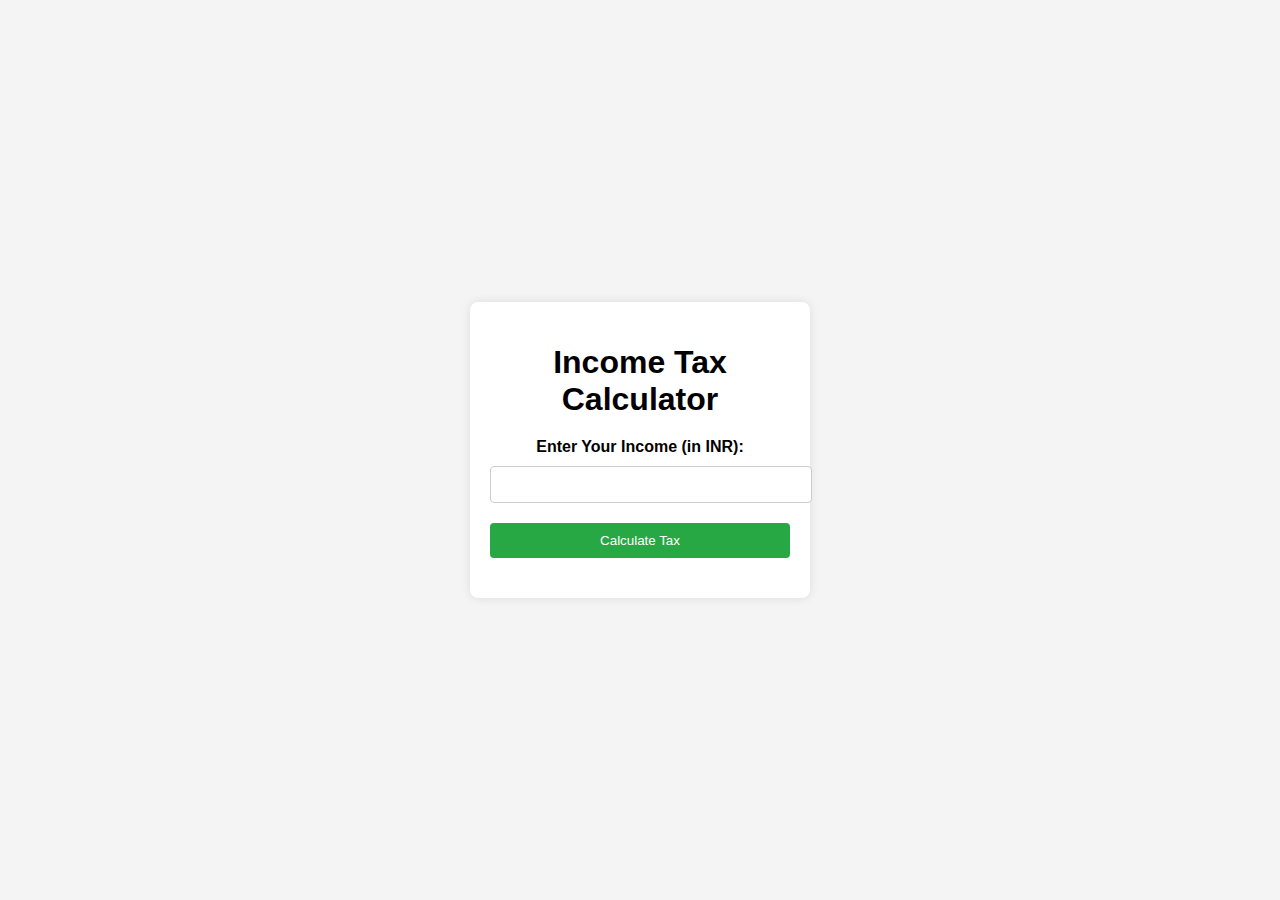
==== index.html @ af500bd4 "PKR has been changed to INR" ====
<!DOCTYPE html>
<html lang="en">
<head>
    <meta charset="UTF-8">
    <meta name="viewport" content="width=device-width, initial-scale=1.0">
    <title>Tax Calculator</title>
    <link rel="stylesheet" href="styles.css">
</head>
<body>
    <div class="container">
        <h1>Income Tax Calculator</h1>
        <form id="taxForm">
            <label for="income">Enter Your Income (in INR):</label>
            <input type="number" id="income" name="income" required>
            <button type="submit">Calculate Tax</button>
        </form>
        <div id="result"></div>
    </div>
    <script src="script.js"></script>
</body>
</html>
---- styles.css ----
body {
    font-family: Arial, sans-serif;
    background-color: #f4f4f4;
    display: flex;
    justify-content: center;
    align-items: center;
    height: 100vh;
    margin: 0;
}

.container {
    background-color: #fff;
    padding: 20px;
    border-radius: 8px;
    box-shadow: 0 0 10px rgba(0, 0, 0, 0.1);
    width: 300px;
    text-align: center;
}

h1 {
    margin-bottom: 20px;
}

label {
    display: block;
    margin-bottom: 10px;
    font-weight: bold;
}

input {
    width: 100%;
    padding: 10px;
    margin-bottom: 20px;
    border: 1px solid #ccc;
    border-radius: 4px;
}

button {
    width: 100%;
    padding: 10px;
    background-color: #28a745;
    color: #fff;
    border: none;
    border-radius: 4px;
    cursor: pointer;
}

button:hover {
    background-color: #218838;
}

#result {
    margin-top: 20px;
    font-size: 18px;
    font-weight: bold;
}
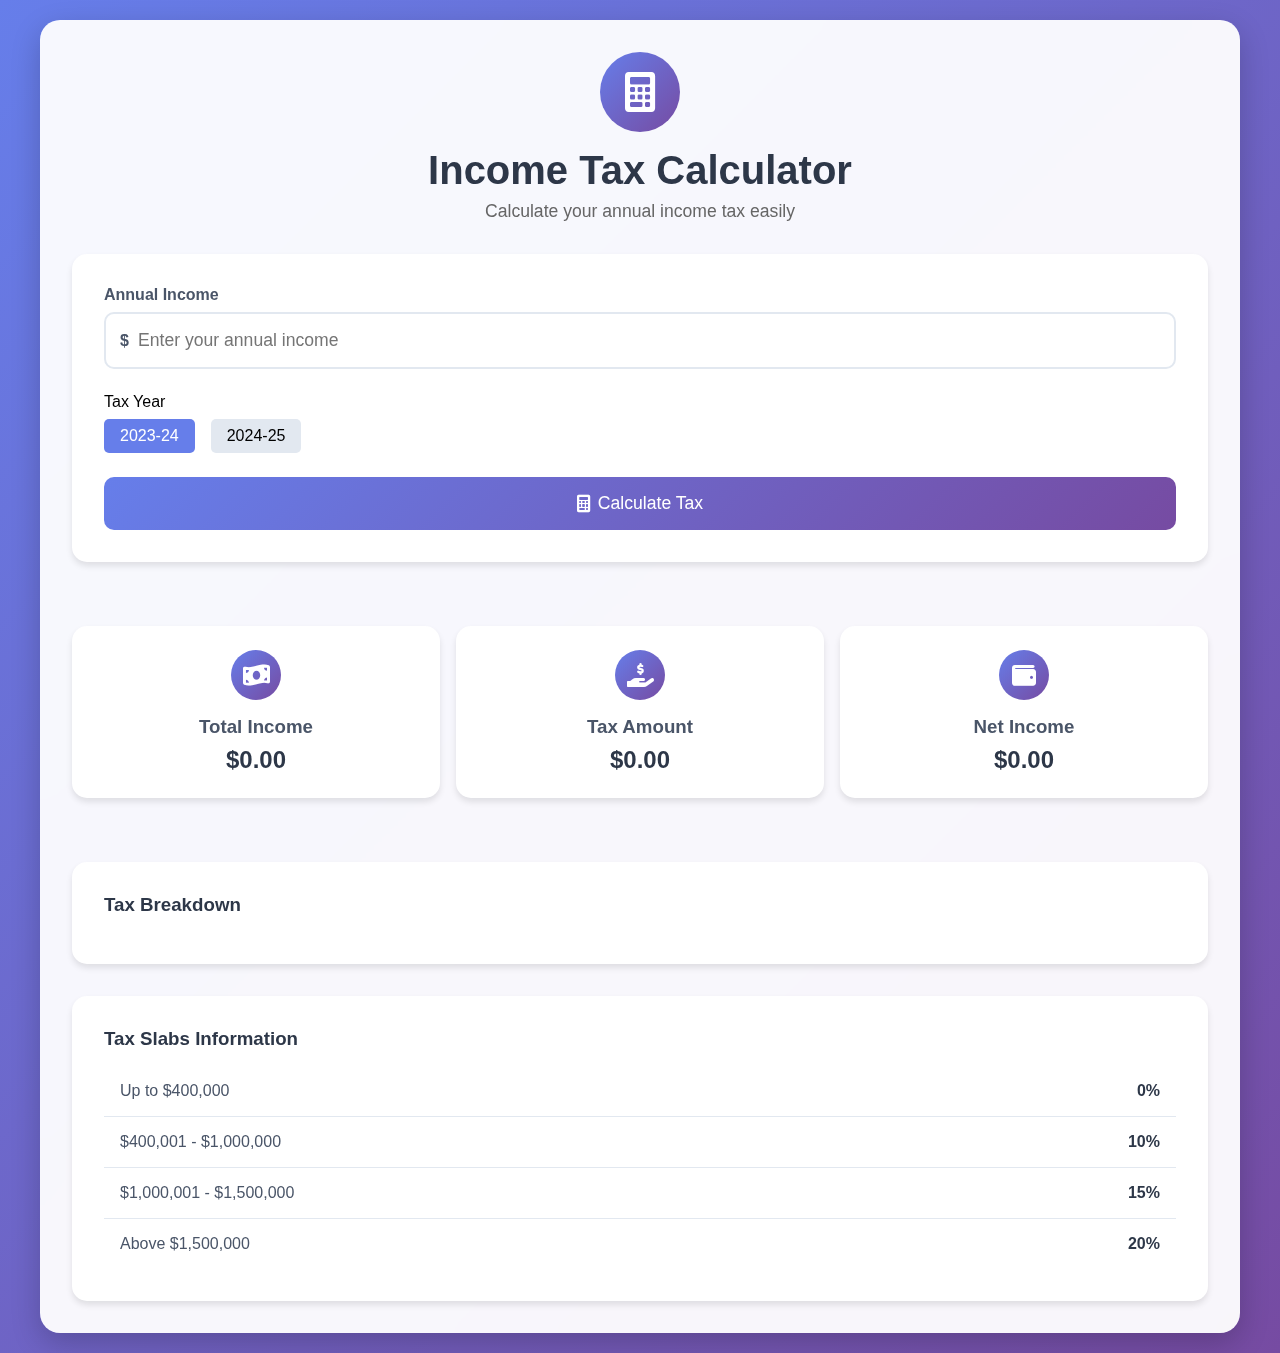
==== commit da2afa07: "UI of website hass been changed and new feature has been added" ====
--- a/index.html
+++ b/index.html
@@ -3,18 +3,99 @@
 <head>
     <meta charset="UTF-8">
     <meta name="viewport" content="width=device-width, initial-scale=1.0">
-    <title>Tax Calculator</title>
+    <title>Advanced Tax Calculator</title>
     <link rel="stylesheet" href="styles.css">
+    <link rel="stylesheet" href="https://cdnjs.cloudflare.com/ajax/libs/font-awesome/6.0.0/css/all.min.css">
 </head>
 <body>
-    <div class="container">
-        <h1>Income Tax Calculator</h1>
-        <form id="taxForm">
-            <label for="income">Enter Your Income (in INR):</label>
-            <input type="number" id="income" name="income" required>
-            <button type="submit">Calculate Tax</button>
-        </form>
-        <div id="result"></div>
+    <div class="wrapper">
+        <div class="tax-calculator">
+            <div class="header">
+                <div class="icon-wrapper">
+                    <i class="fas fa-calculator"></i>
+                </div>
+                <h1>Income Tax Calculator</h1>
+                <p class="subtitle">Calculate your annual income tax easily</p>
+            </div>
+
+            <div class="calculator-body">
+                <div class="input-section">
+                    <div class="input-group">
+                        <label for="income">Annual Income</label>
+                        <div class="input-wrapper">
+                            <span class="currency">$</span>
+                            <input type="number" id="income" placeholder="Enter your annual income">
+                        </div>
+                    </div>
+
+                    <div class="tax-year-selector">
+                        <label>Tax Year</label>
+                        <div class="radio-group">
+                            <input type="radio" id="year2023" name="taxYear" value="2023" checked>
+                            <label for="year2023">2023-24</label>
+                            <input type="radio" id="year2024" name="taxYear" value="2024">
+                            <label for="year2024">2024-25</label>
+                        </div>
+                    </div>
+
+                    <button id="calculateBtn" class="calculate-btn">
+                        <i class="fas fa-calculator"></i>
+                        Calculate Tax
+                    </button>
+                </div>
+
+                <div class="result-section" id="resultSection">
+                    <div class="result-card total-income">
+                        <div class="result-icon">
+                            <i class="fas fa-money-bill-wave"></i>
+                        </div>
+                        <h3>Total Income</h3>
+                        <p id="displayIncome">$0.00</p>
+                    </div>
+
+                    <div class="result-card tax-amount">
+                        <div class="result-icon">
+                            <i class="fas fa-hand-holding-usd"></i>
+                        </div>
+                        <h3>Tax Amount</h3>
+                        <p id="totalTax">$0.00</p>
+                    </div>
+
+                    <div class="result-card net-income">
+                        <div class="result-icon">
+                            <i class="fas fa-wallet"></i>
+                        </div>
+                        <h3>Net Income</h3>
+                        <p id="netIncome">$0.00</p>
+                    </div>
+                </div>
+
+                <div class="tax-breakdown" id="taxBreakdown">
+                    <h3>Tax Breakdown</h3>
+                    <div class="breakdown-content"></div>
+                </div>
+            </div>
+
+            <div class="tax-slabs-info">
+                <h3>Tax Slabs Information</h3>
+                <div class="slab">
+                    <span class="slab-range">Up to $400,000</span>
+                    <span class="slab-rate">0%</span>
+                </div>
+                <div class="slab">
+                    <span class="slab-range">$400,001 - $1,000,000</span>
+                    <span class="slab-rate">10%</span>
+                </div>
+                <div class="slab">
+                    <span class="slab-range">$1,000,001 - $1,500,000</span>
+                    <span class="slab-rate">15%</span>
+                </div>
+                <div class="slab">
+                    <span class="slab-range">Above $1,500,000</span>
+                    <span class="slab-rate">20%</span>
+                </div>
+            </div>
+        </div>
     </div>
     <script src="script.js"></script>
 </body>
--- a/styles.css
+++ b/styles.css
@@ -1,56 +1,290 @@
+/* Global Styles */
+* {
+    margin: 0;
+    padding: 0;
+    box-sizing: border-box;
+    font-family: 'Segoe UI', Tahoma, Geneva, Verdana, sans-serif;
+}
+
 body {
-    font-family: Arial, sans-serif;
-    background-color: #f4f4f4;
-    display: flex;
-    justify-content: center;
-    align-items: center;
-    height: 100vh;
-    margin: 0;
-}
-
-.container {
-    background-color: #fff;
+    background: linear-gradient(135deg, #667eea 0%, #764ba2 100%);
+    min-height: 100vh;
+    display: flex;
+    justify-content: center;
+    align-items: center;
     padding: 20px;
+}
+
+.wrapper {
+    width: 100%;
+    max-width: 1200px;
+    margin: 0 auto;
+}
+
+.tax-calculator {
+    background: rgba(255, 255, 255, 0.95);
+    border-radius: 20px;
+    box-shadow: 0 10px 30px rgba(0, 0, 0, 0.2);
+    padding: 2rem;
+    backdrop-filter: blur(10px);
+}
+
+/* Header Styles */
+.header {
+    text-align: center;
+    margin-bottom: 2rem;
+    color: #2d3748;
+}
+
+.icon-wrapper {
+    background: linear-gradient(135deg, #667eea 0%, #764ba2 100%);
+    width: 80px;
+    height: 80px;
+    border-radius: 50%;
+    display: flex;
+    align-items: center;
+    justify-content: center;
+    margin: 0 auto 1rem;
+}
+
+.icon-wrapper i {
+    font-size: 2.5rem;
+    color: white;
+}
+
+.header h1 {
+    font-size: 2.5rem;
+    margin-bottom: 0.5rem;
+}
+
+.subtitle {
+    color: #666;
+    font-size: 1.1rem;
+}
+
+/* Calculator Body */
+.calculator-body {
+    display: grid;
+    gap: 2rem;
+    margin-bottom: 2rem;
+}
+
+/* Input Section */
+.input-section {
+    background: white;
+    padding: 2rem;
+    border-radius: 15px;
+    box-shadow: 0 4px 6px rgba(0, 0, 0, 0.1);
+}
+
+.input-group {
+    margin-bottom: 1.5rem;
+}
+
+.input-group label {
+    display: block;
+    margin-bottom: 0.5rem;
+    color: #4a5568;
+    font-weight: 600;
+}
+
+.input-wrapper {
+    position: relative;
+    display: flex;
+    align-items: center;
+}
+
+.currency {
+    position: absolute;
+    left: 1rem;
+    color: #4a5568;
+    font-weight: 600;
+}
+
+input[type="number"] {
+    width: 100%;
+    padding: 1rem 1rem 1rem 2rem;
+    border: 2px solid #e2e8f0;
+    border-radius: 10px;
+    font-size: 1.1rem;
+    transition: border-color 0.3s ease;
+}
+
+input[type="number"]:focus {
+    outline: none;
+    border-color: #667eea;
+}
+
+/* Tax Year Selector */
+.tax-year-selector {
+    margin-bottom: 1.5rem;
+}
+
+.radio-group {
+    display: flex;
+    gap: 1rem;
+    margin-top: 0.5rem;
+}
+
+.radio-group input[type="radio"] {
+    display: none;
+}
+
+.radio-group label {
+    padding: 0.5rem 1rem;
+    background: #e2e8f0;
+    border-radius: 5px;
+    cursor: pointer;
+    transition: all 0.3s ease;
+}
+
+.radio-group input[type="radio"]:checked + label {
+    background: #667eea;
+    color: white;
+}
+
+/* Calculate Button */
+.calculate-btn {
+    width: 100%;
+    padding: 1rem;
+    background: linear-gradient(135deg, #667eea 0%, #764ba2 100%);
+    color: white;
+    border: none;
+    border-radius: 10px;
+    font-size: 1.1rem;
+    cursor: pointer;
+    transition: transform 0.3s ease;
+    display: flex;
+    align-items: center;
+    justify-content: center;
+    gap: 0.5rem;
+}
+
+.calculate-btn:hover {
+    transform: translateY(-2px);
+}
+
+/* Result Section */
+.result-section {
+    display: grid;
+    grid-template-columns: repeat(auto-fit, minmax(250px, 1fr));
+    gap: 1rem;
+    margin-top: 2rem;
+}
+
+.result-card {
+    background: white;
+    padding: 1.5rem;
+    border-radius: 15px;
+    text-align: center;
+    box-shadow: 0 4px 6px rgba(0, 0, 0, 0.1);
+    transition: transform 0.3s ease;
+}
+
+.result-card:hover {
+    transform: translateY(-5px);
+}
+
+.result-icon {
+    width: 50px;
+    height: 50px;
+    background: linear-gradient(135deg, #667eea 0%, #764ba2 100%);
+    border-radius: 50%;
+    display: flex;
+    align-items: center;
+    justify-content: center;
+    margin: 0 auto 1rem;
+}
+
+.result-icon i {
+    color: white;
+    font-size: 1.5rem;
+}
+
+.result-card h3 {
+    color: #4a5568;
+    margin-bottom: 0.5rem;
+}
+
+.result-card p {
+    font-size: 1.5rem;
+    font-weight: 600;
+    color: #2d3748;
+}
+
+/* Tax Breakdown */
+.tax-breakdown {
+    background: white;
+    padding: 2rem;
+    border-radius: 15px;
+    margin-top: 2rem;
+    box-shadow: 0 4px 6px rgba(0, 0, 0, 0.1);
+}
+
+.tax-breakdown h3 {
+    color: #2d3748;
+    margin-bottom: 1rem;
+}
+
+.breakdown-content {
+    display: flex;
+    flex-direction: column;
+    gap: 1rem;
+}
+
+.breakdown-item {
+    display: flex;
+    justify-content: space-between;
+    padding: 1rem;
+    background: #f7fafc;
     border-radius: 8px;
-    box-shadow: 0 0 10px rgba(0, 0, 0, 0.1);
-    width: 300px;
-    text-align: center;
-}
-
-h1 {
-    margin-bottom: 20px;
-}
-
-label {
-    display: block;
-    margin-bottom: 10px;
-    font-weight: bold;
-}
-
-input {
-    width: 100%;
-    padding: 10px;
-    margin-bottom: 20px;
-    border: 1px solid #ccc;
-    border-radius: 4px;
-}
-
-button {
-    width: 100%;
-    padding: 10px;
-    background-color: #28a745;
-    color: #fff;
-    border: none;
-    border-radius: 4px;
-    cursor: pointer;
-}
-
-button:hover {
-    background-color: #218838;
-}
-
-#result {
-    margin-top: 20px;
-    font-size: 18px;
-    font-weight: bold;
+}
+
+/* Tax Slabs Information */
+.tax-slabs-info {
+    background: white;
+    padding: 2rem;
+    border-radius: 15px;
+    margin-top: 2rem;
+    box-shadow: 0 4px 6px rgba(0, 0, 0, 0.1);
+}
+
+.tax-slabs-info h3 {
+    color: #2d3748;
+    margin-bottom: 1rem;
+}
+
+.slab {
+    display: flex;
+    justify-content: space-between;
+    padding: 1rem;
+    border-bottom: 1px solid #e2e8f0;
+}
+
+.slab:last-child {
+    border-bottom: none;
+}
+
+.slab-range {
+    color: #4a5568;
+}
+
+.slab-rate {
+    font-weight: 600;
+    color: #2d3748;
+}
+
+/* Responsive Design */
+@media (max-width: 768px) {
+    .tax-calculator {
+        padding: 1rem;
+    }
+
+    .header h1 {
+        font-size: 2rem;
+    }
+
+    .result-section {
+        grid-template-columns: 1fr;
+    }
 }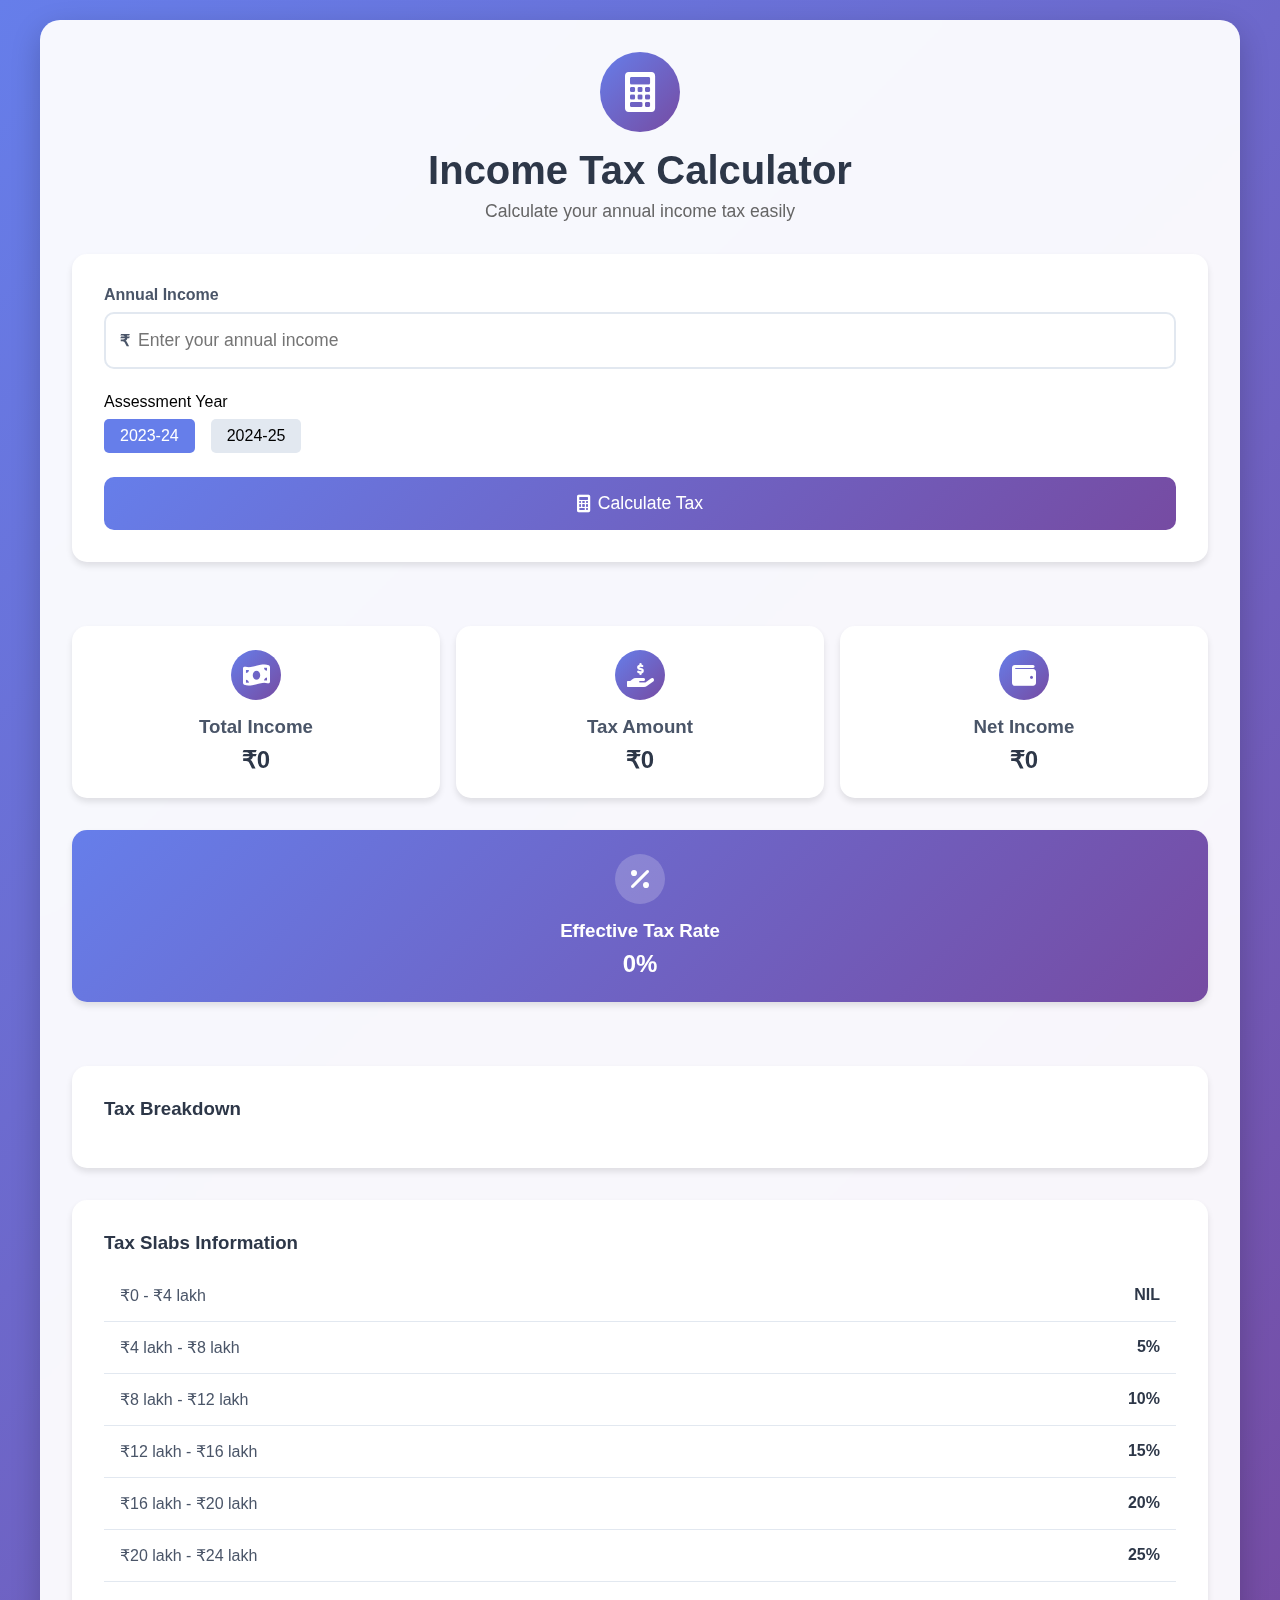
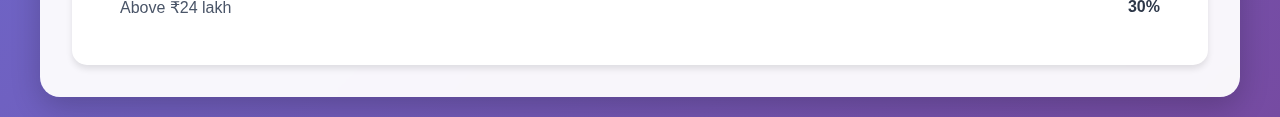
==== commit 8bed28f0: "New feature total tax rate is added" ====
--- a/index.html
+++ b/index.html
@@ -23,13 +23,13 @@
                     <div class="input-group">
                         <label for="income">Annual Income</label>
                         <div class="input-wrapper">
-                            <span class="currency">$</span>
+                            <span class="currency">₹</span>
                             <input type="number" id="income" placeholder="Enter your annual income">
                         </div>
                     </div>
 
                     <div class="tax-year-selector">
-                        <label>Tax Year</label>
+                        <label>Assessment Year</label>
                         <div class="radio-group">
                             <input type="radio" id="year2023" name="taxYear" value="2023" checked>
                             <label for="year2023">2023-24</label>
@@ -50,7 +50,7 @@
                             <i class="fas fa-money-bill-wave"></i>
                         </div>
                         <h3>Total Income</h3>
-                        <p id="displayIncome">$0.00</p>
+                        <p id="displayIncome">₹0</p>
                     </div>
 
                     <div class="result-card tax-amount">
@@ -58,7 +58,7 @@
                             <i class="fas fa-hand-holding-usd"></i>
                         </div>
                         <h3>Tax Amount</h3>
-                        <p id="totalTax">$0.00</p>
+                        <p id="totalTax">₹0</p>
                     </div>
 
                     <div class="result-card net-income">
@@ -66,10 +66,17 @@
                             <i class="fas fa-wallet"></i>
                         </div>
                         <h3>Net Income</h3>
-                        <p id="netIncome">$0.00</p>
+                        <p id="netIncome">₹0</p>
                     </div>
                 </div>
-
+                    <!-- Add this card after the net-income card in the result-section -->
+                    <div class="result-card effective-rate">
+                        <div class="result-icon">
+                            <i class="fas fa-percent"></i>
+                        </div>
+                        <h3>Effective Tax Rate</h3>
+                        <p id="effectiveRate">0%</p>
+                    </div>
                 <div class="tax-breakdown" id="taxBreakdown">
                     <h3>Tax Breakdown</h3>
                     <div class="breakdown-content"></div>
@@ -79,20 +86,32 @@
             <div class="tax-slabs-info">
                 <h3>Tax Slabs Information</h3>
                 <div class="slab">
-                    <span class="slab-range">Up to $400,000</span>
-                    <span class="slab-rate">0%</span>
+                    <span class="slab-range">₹0 - ₹4 lakh</span>
+                    <span class="slab-rate">NIL</span>
                 </div>
                 <div class="slab">
-                    <span class="slab-range">$400,001 - $1,000,000</span>
+                    <span class="slab-range">₹4 lakh - ₹8 lakh</span>
+                    <span class="slab-rate">5%</span>
+                </div>
+                <div class="slab">
+                    <span class="slab-range">₹8 lakh - ₹12 lakh</span>
                     <span class="slab-rate">10%</span>
                 </div>
                 <div class="slab">
-                    <span class="slab-range">$1,000,001 - $1,500,000</span>
+                    <span class="slab-range">₹12 lakh - ₹16 lakh</span>
                     <span class="slab-rate">15%</span>
                 </div>
                 <div class="slab">
-                    <span class="slab-range">Above $1,500,000</span>
+                    <span class="slab-range">₹16 lakh - ₹20 lakh</span>
                     <span class="slab-rate">20%</span>
+                </div>
+                <div class="slab">
+                    <span class="slab-range">₹20 lakh - ₹24 lakh</span>
+                    <span class="slab-rate">25%</span>
+                </div>
+                <div class="slab">
+                    <span class="slab-range">Above ₹24 lakh</span>
+                    <span class="slab-rate">30%</span>
                 </div>
             </div>
         </div>
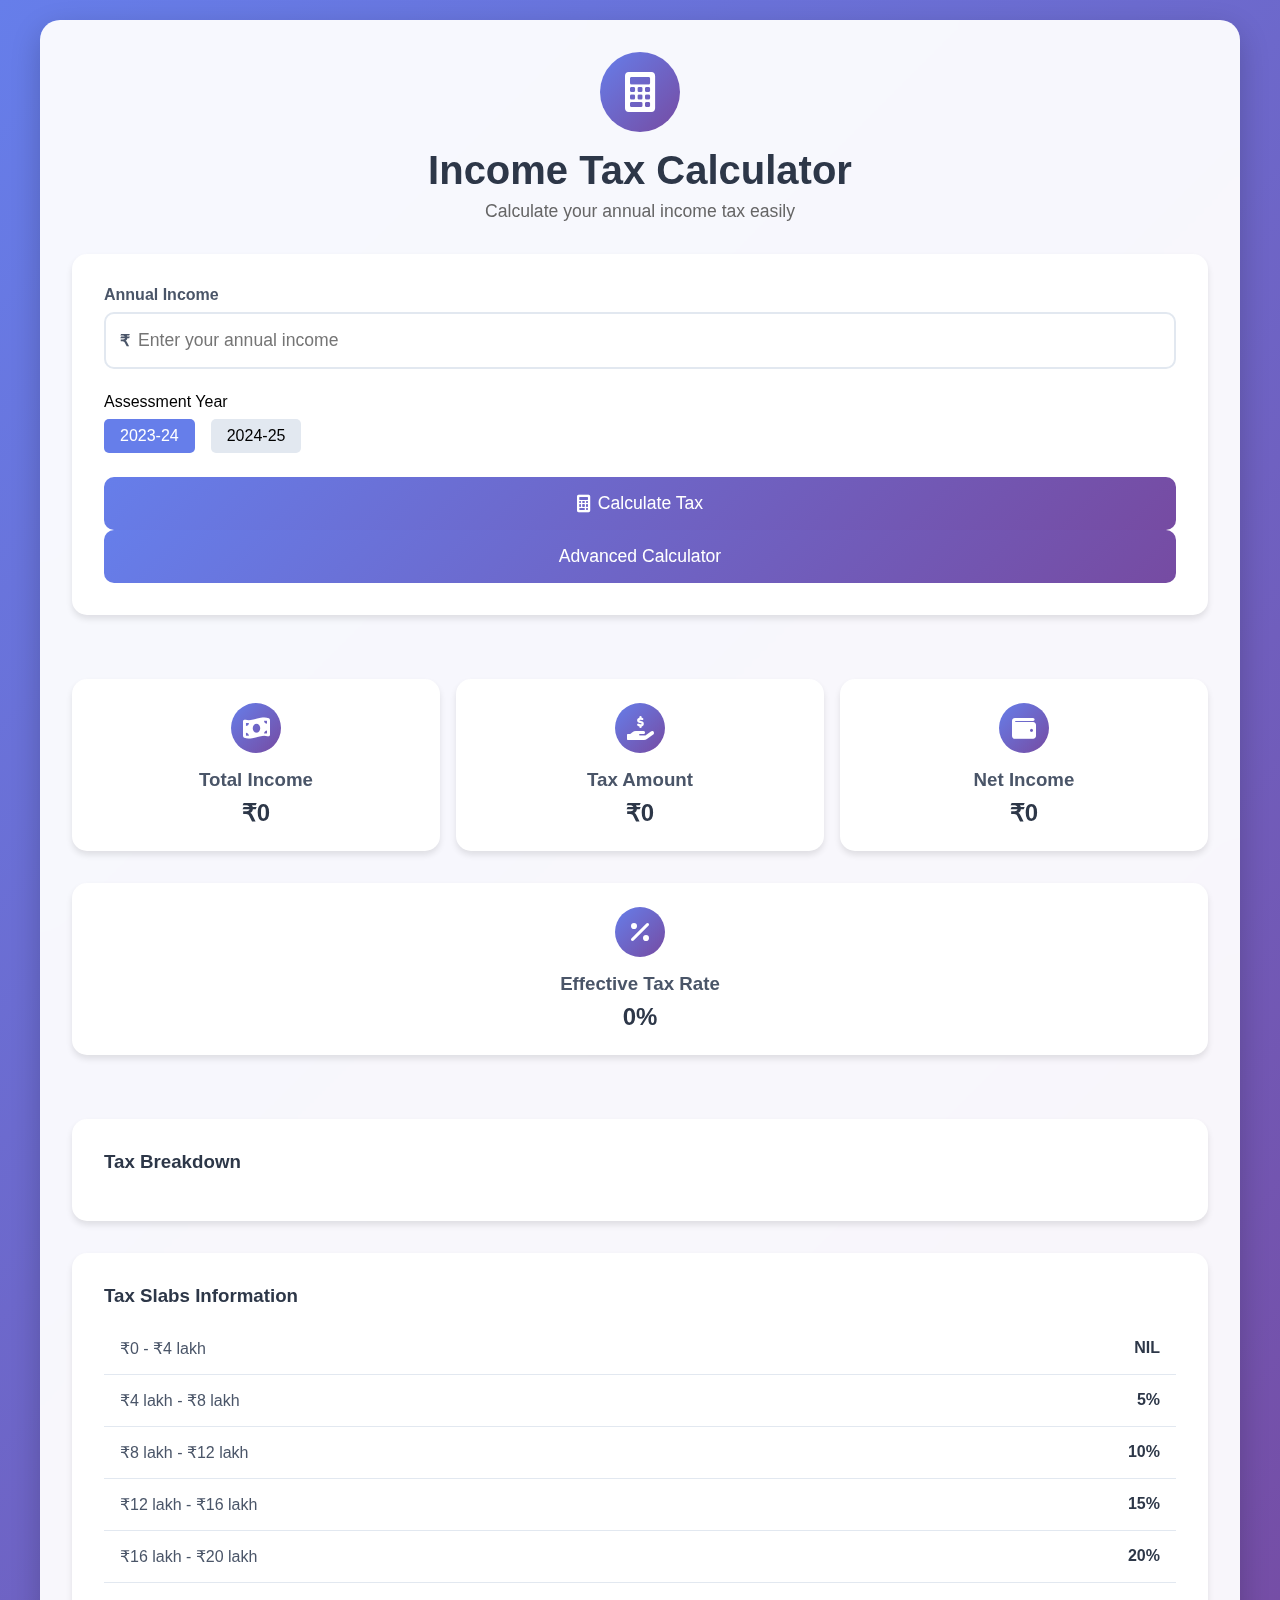
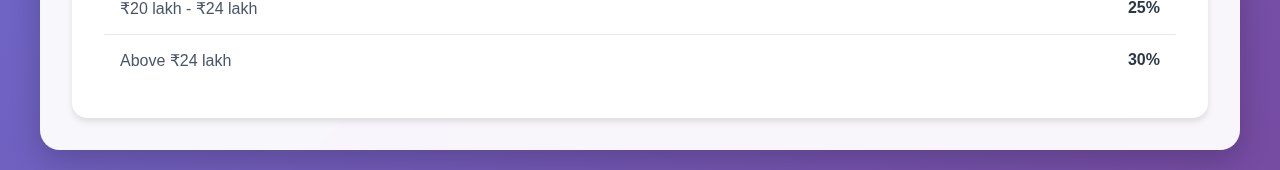
==== commit 51780176: "New advance feature of tax calxcultion is added" ====
--- a/index.html
+++ b/index.html
@@ -41,6 +41,9 @@
                     <button id="calculateBtn" class="calculate-btn">
                         <i class="fas fa-calculator"></i>
                         Calculate Tax
+                    </button>
+                    <button onclick="window.location.href='advanced.html'" class="calculate-btn">
+                        Advanced Calculator
                     </button>
                 </div>
 
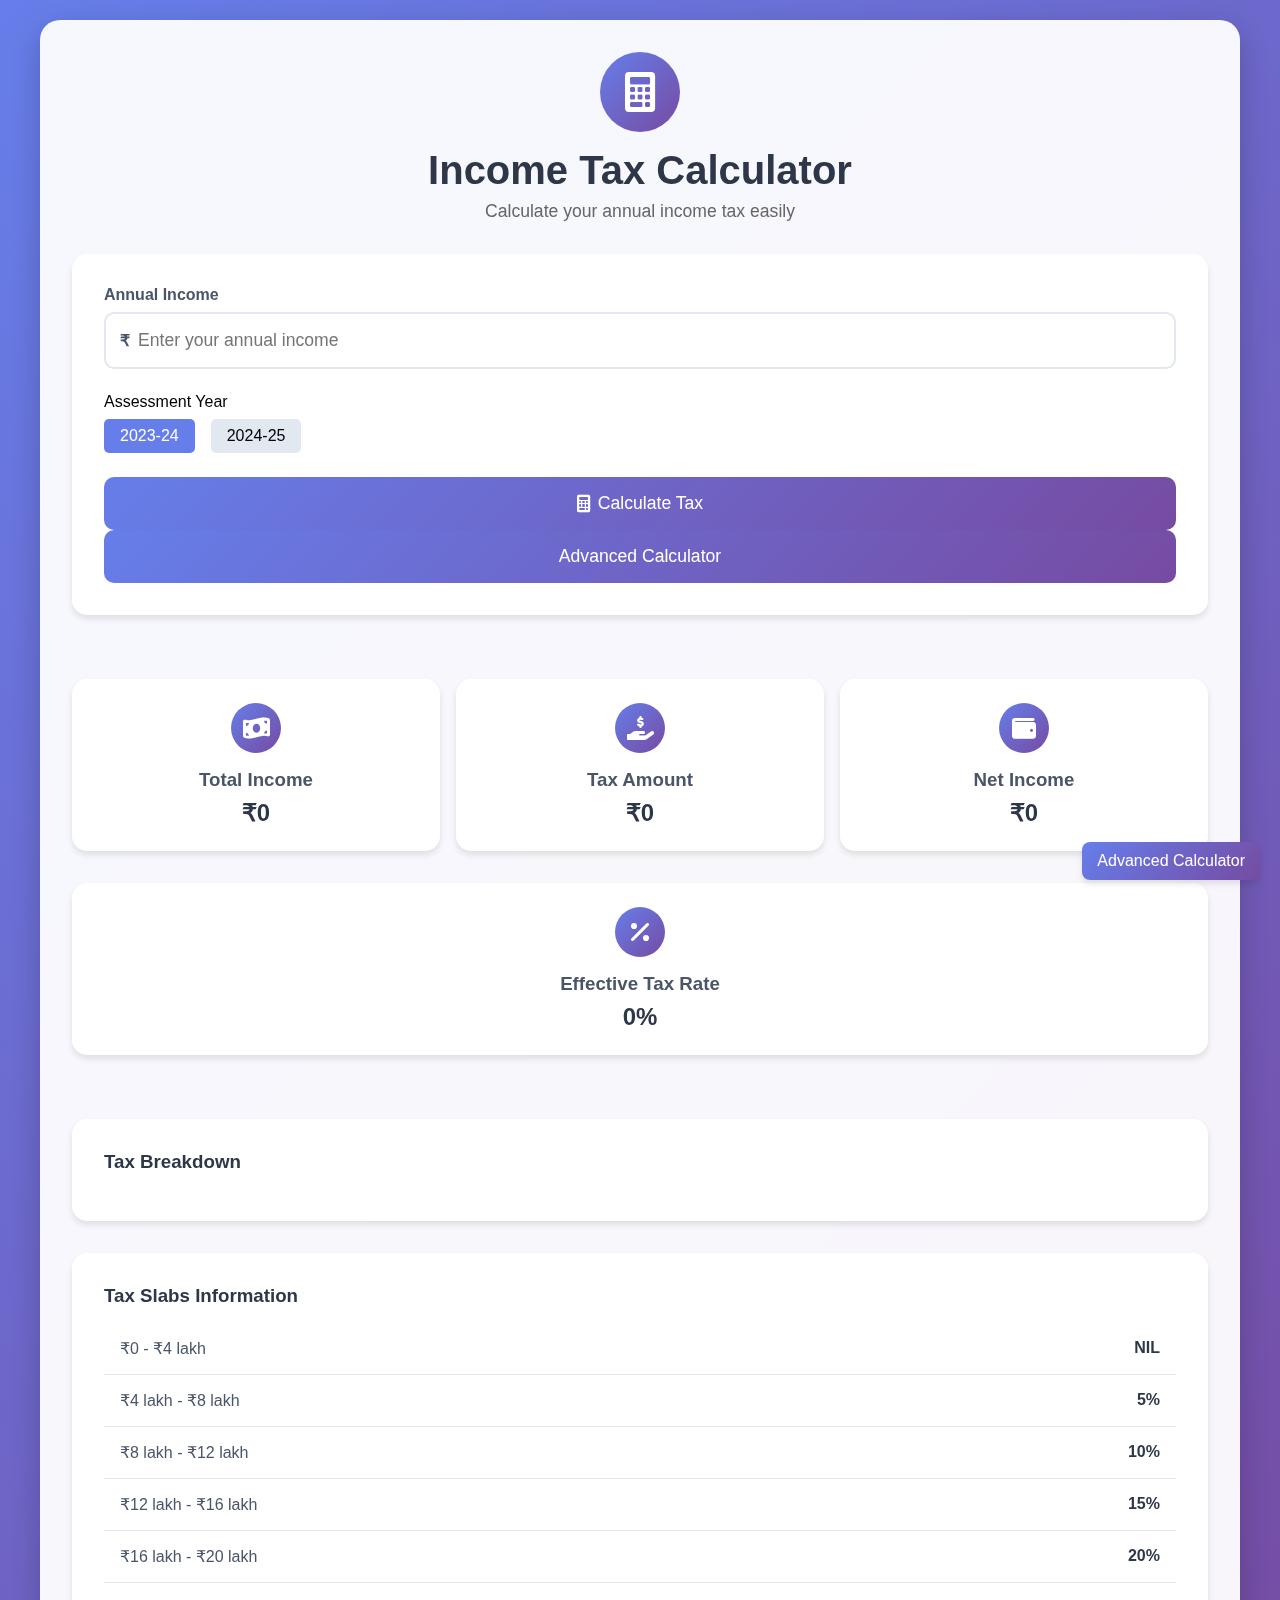
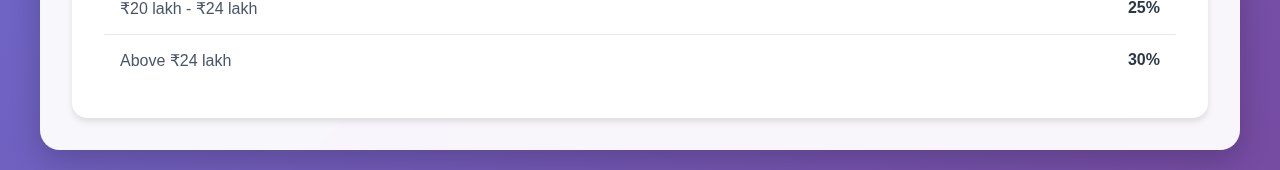
==== commit 80593c7e: "Advance button position fixed 2" ====
--- a/index.html
+++ b/index.html
@@ -42,6 +42,7 @@
                         <i class="fas fa-calculator"></i>
                         Calculate Tax
                     </button>
+
                     <button onclick="window.location.href='advanced.html'" class="calculate-btn">
                         Advanced Calculator
                     </button>
@@ -119,6 +120,9 @@
             </div>
         </div>
     </div>
+    <button onclick="window.location.href='advanced.html'" class="advanced-btn">
+        Advanced Calculator
+    </button>
     <script src="script.js"></script>
 </body>
 </html>--- a/styles.css
+++ b/styles.css
@@ -287,4 +287,22 @@
     .result-section {
         grid-template-columns: 1fr;
     }
+}
+.advanced-btn {
+    position: fixed;
+    bottom: 20px;
+    right: 20px;
+    background: linear-gradient(135deg, #667eea 0%, #764ba2 100%);
+    color: white;
+    border: none;
+    padding: 10px 15px;
+    border-radius: 8px;
+    font-size: 1rem;
+    cursor: pointer;
+    box-shadow: 0 4px 6px rgba(0, 0, 0, 0.1);
+    transition: transform 0.3s ease;
+}
+
+.advanced-btn:hover {
+    transform: translateY(-2px);
 }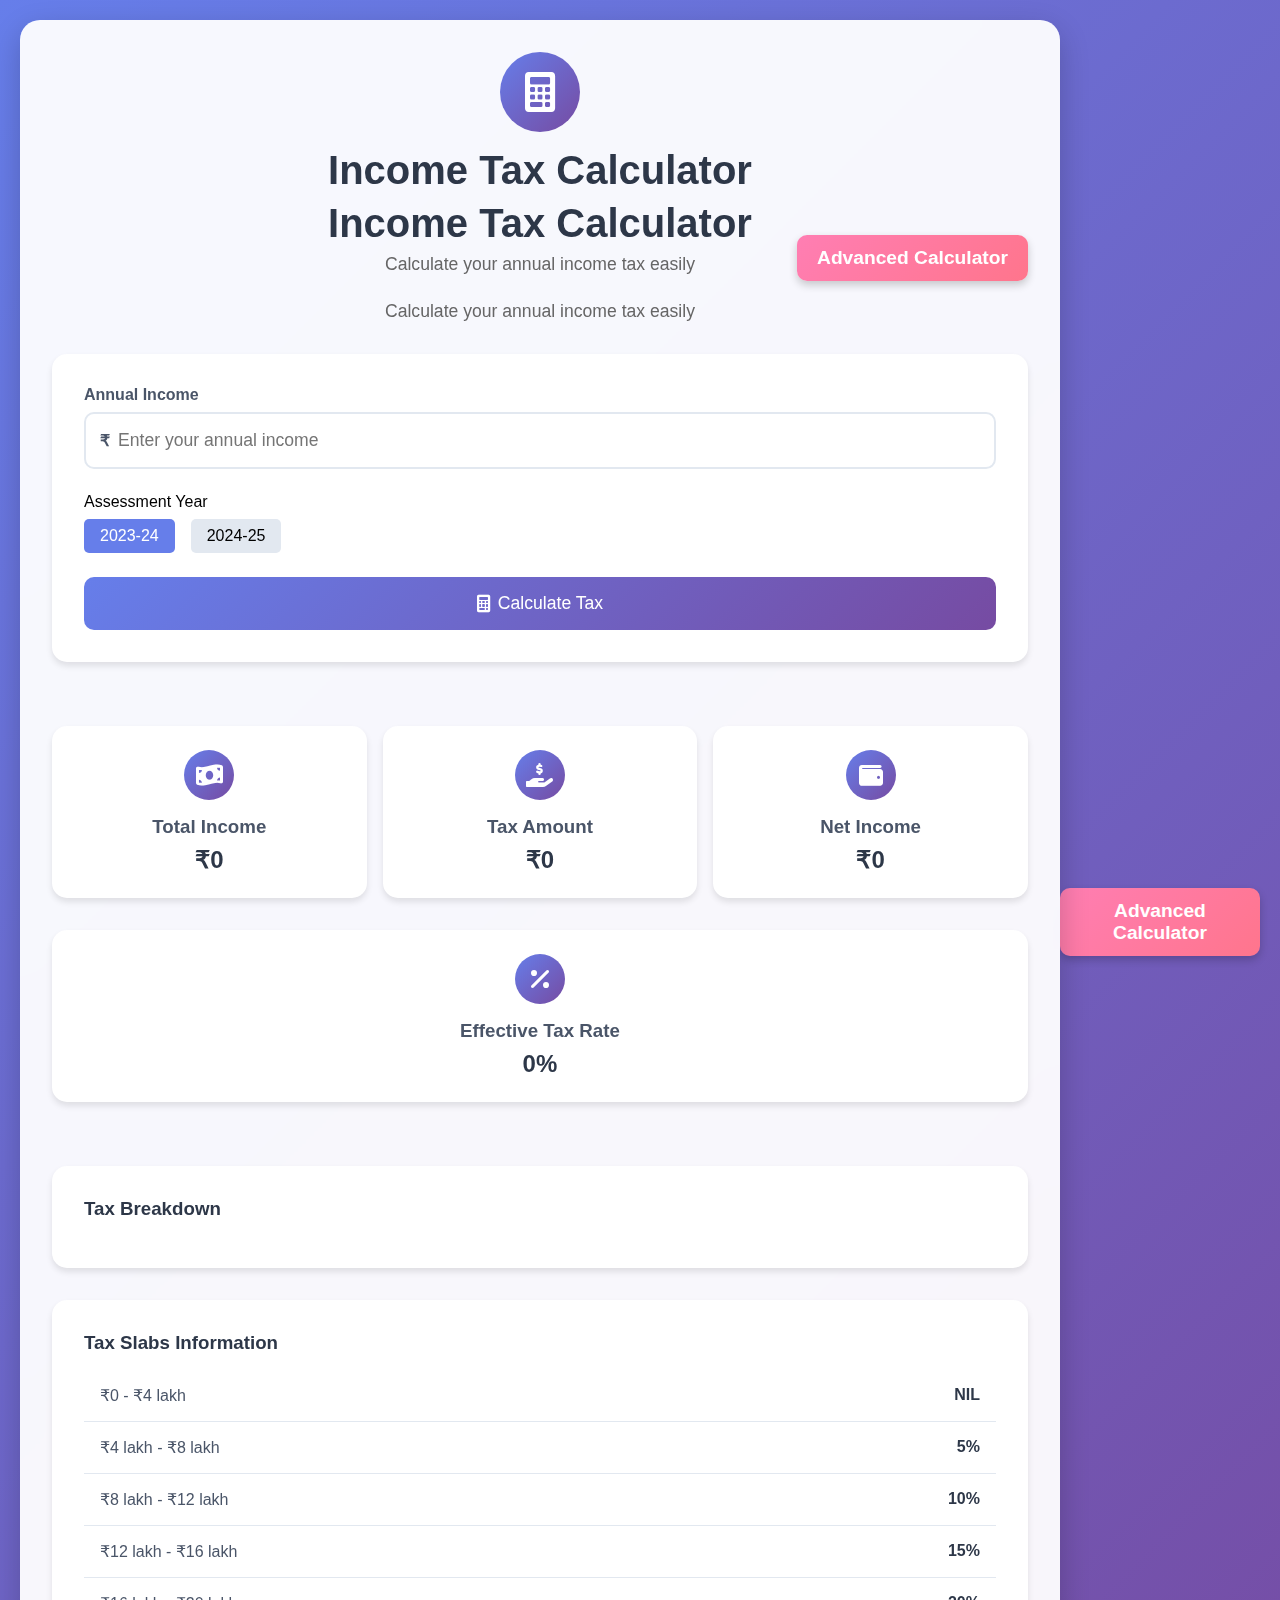
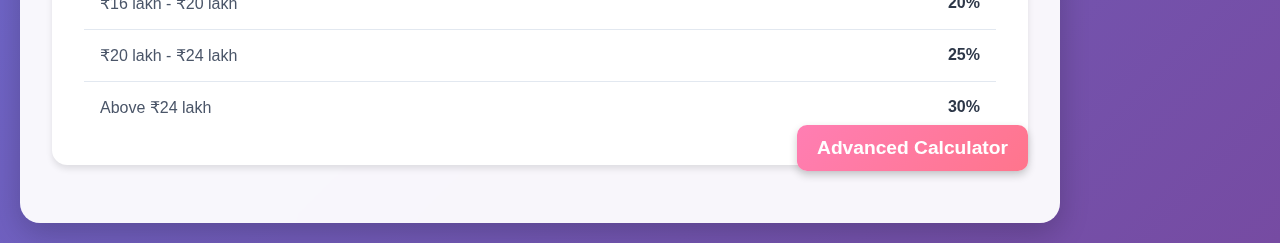
==== commit e2a52555: "Advance button size fixed" ====
--- a/index.html
+++ b/index.html
@@ -14,7 +14,14 @@
                 <div class="icon-wrapper">
                     <i class="fas fa-calculator"></i>
                 </div>
-                <h1>Income Tax Calculator</h1>
+                <h1>Income Tax Calculator</h1><h1>Income Tax Calculator</h1>
+                <p class="subtitle">Calculate your annual income tax easily</p>
+                
+                <div class="advanced-btn-container">
+                    <button onclick="window.location.href='advanced.html'" class="advanced-btn">
+                        Advanced Calculator
+                    </button>
+                </div>
                 <p class="subtitle">Calculate your annual income tax easily</p>
             </div>
 
@@ -41,10 +48,6 @@
                     <button id="calculateBtn" class="calculate-btn">
                         <i class="fas fa-calculator"></i>
                         Calculate Tax
-                    </button>
-
-                    <button onclick="window.location.href='advanced.html'" class="calculate-btn">
-                        Advanced Calculator
                     </button>
                 </div>
 
@@ -118,6 +121,11 @@
                     <span class="slab-rate">30%</span>
                 </div>
             </div>
+            <div class="advanced-btn-container">
+                <button onclick="window.location.href='advanced.html'" class="advanced-btn">
+                    Advanced Calculator
+                </button>
+            </div>
         </div>
     </div>
     <button onclick="window.location.href='advanced.html'" class="advanced-btn">
--- a/styles.css
+++ b/styles.css
@@ -288,21 +288,27 @@
         grid-template-columns: 1fr;
     }
 }
+.advanced-btn-container {
+    display: flex;
+    justify-content: flex-end;
+    margin-top: -40px; /* Moves button upwards */
+    margin-bottom: 20px;
+}
+
 .advanced-btn {
-    position: fixed;
-    bottom: 20px;
-    right: 20px;
-    background: linear-gradient(135deg, #667eea 0%, #764ba2 100%);
+    background: linear-gradient(135deg, #ff7eb3 0%, #ff758c 100%);
     color: white;
     border: none;
-    padding: 10px 15px;
-    border-radius: 8px;
-    font-size: 1rem;
+    padding: 12px 20px;
+    font-size: 1.2rem;
+    font-weight: bold;
+    border-radius: 10px;
     cursor: pointer;
-    box-shadow: 0 4px 6px rgba(0, 0, 0, 0.1);
-    transition: transform 0.3s ease;
+    transition: transform 0.3s ease, box-shadow 0.3s ease;
+    box-shadow: 0 4px 8px rgba(0, 0, 0, 0.2);
 }
 
 .advanced-btn:hover {
-    transform: translateY(-2px);
+    transform: translateY(-3px);
+    box-shadow: 0 6px 12px rgba(0, 0, 0, 0.3);
 }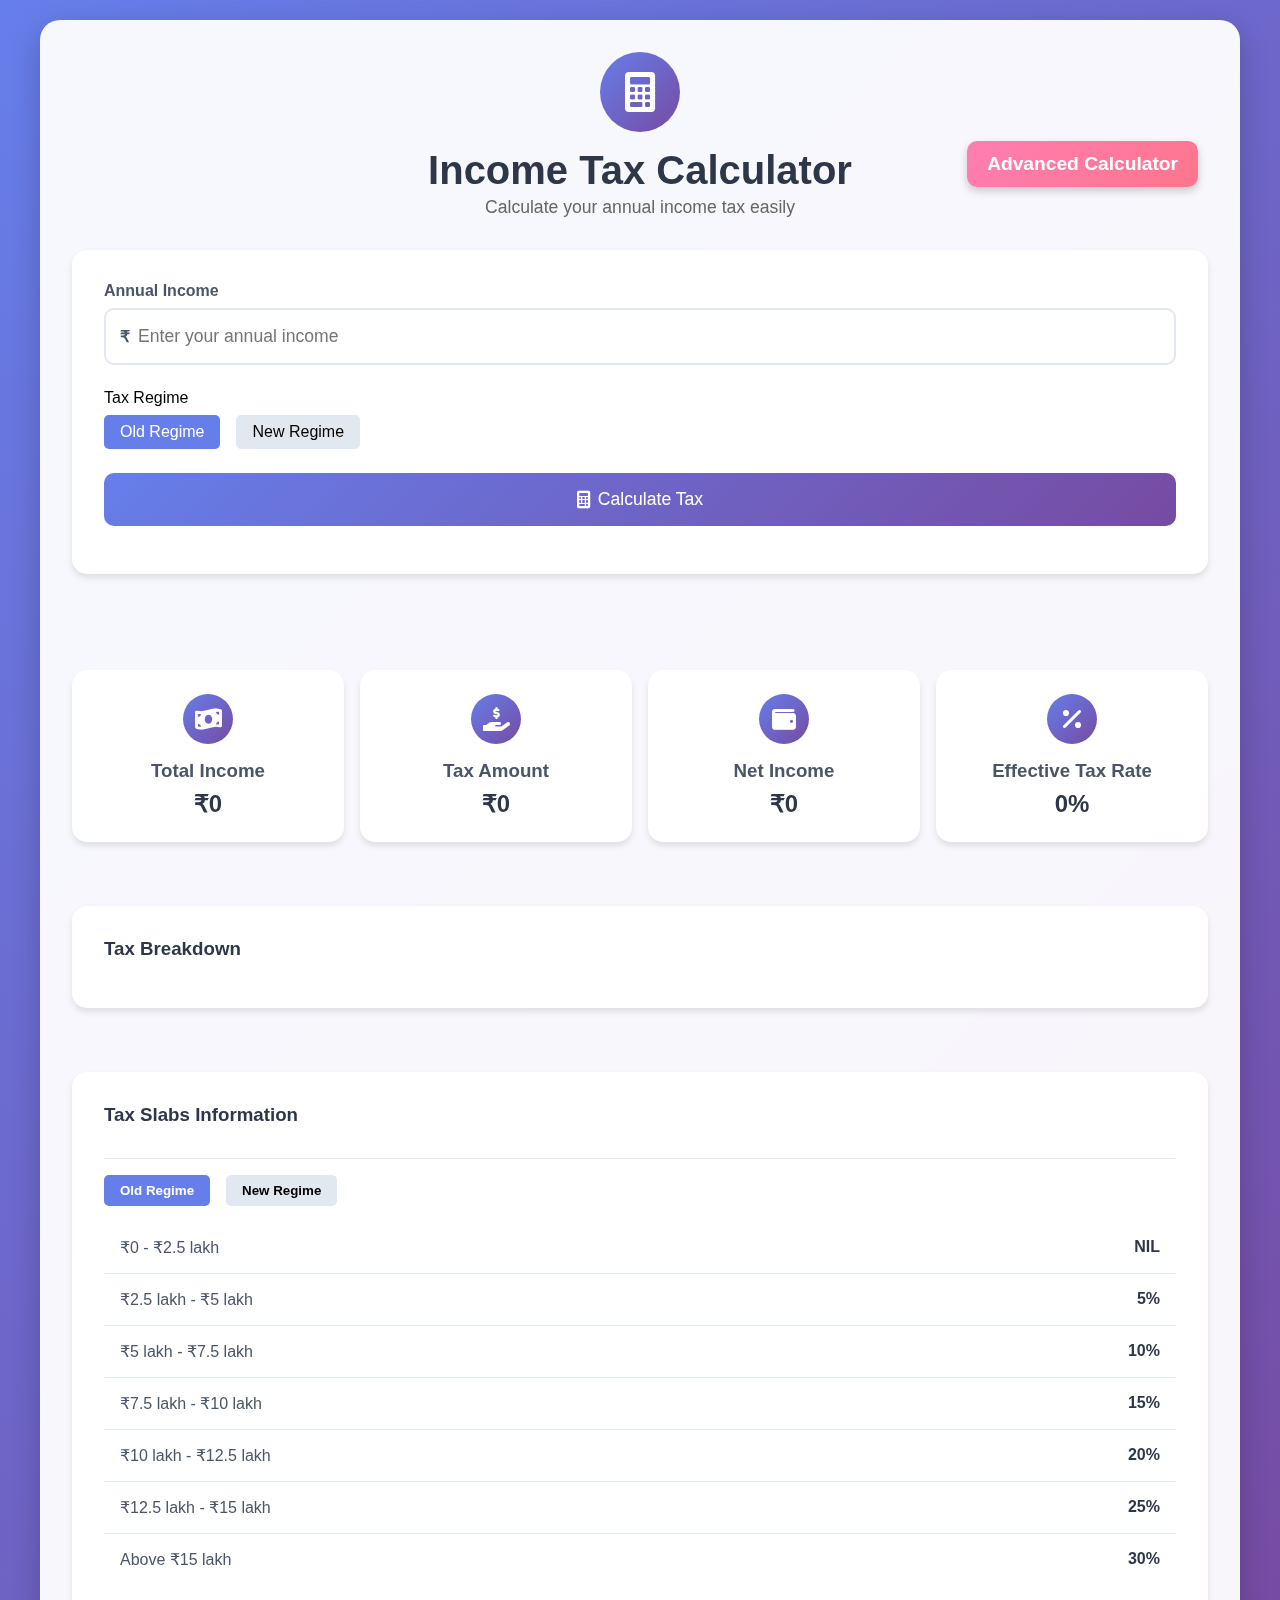
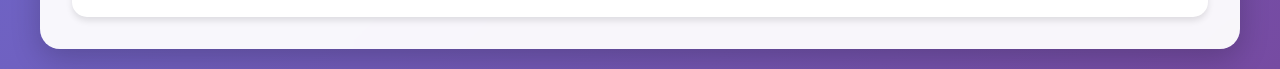
==== commit a73f10a9: "file version 1 is completed" ====
--- a/index.html
+++ b/index.html
@@ -14,14 +14,15 @@
                 <div class="icon-wrapper">
                     <i class="fas fa-calculator"></i>
                 </div>
-                <h1>Income Tax Calculator</h1><h1>Income Tax Calculator</h1>
-                <p class="subtitle">Calculate your annual income tax easily</p>
+                <h1>Income Tax Calculator</h1>
+                
                 
                 <div class="advanced-btn-container">
                     <button onclick="window.location.href='advanced.html'" class="advanced-btn">
                         Advanced Calculator
                     </button>
                 </div>
+                
                 <p class="subtitle">Calculate your annual income tax easily</p>
             </div>
 
@@ -35,13 +36,13 @@
                         </div>
                     </div>
 
-                    <div class="tax-year-selector">
-                        <label>Assessment Year</label>
+                    <div class="tax-regime-selector">
+                        <label>Tax Regime</label>
                         <div class="radio-group">
-                            <input type="radio" id="year2023" name="taxYear" value="2023" checked>
-                            <label for="year2023">2023-24</label>
-                            <input type="radio" id="year2024" name="taxYear" value="2024">
-                            <label for="year2024">2024-25</label>
+                            <input type="radio" id="oldRegime" name="taxRegime" value="old" checked>
+                            <label for="oldRegime">Old Regime</label>
+                            <input type="radio" id="newRegime" name="taxRegime" value="new">
+                            <label for="newRegime">New Regime</label>
                         </div>
                     </div>
 
@@ -75,8 +76,7 @@
                         <h3>Net Income</h3>
                         <p id="netIncome">₹0</p>
                     </div>
-                </div>
-                    <!-- Add this card after the net-income card in the result-section -->
+
                     <div class="result-card effective-rate">
                         <div class="result-icon">
                             <i class="fas fa-percent"></i>
@@ -84,6 +84,8 @@
                         <h3>Effective Tax Rate</h3>
                         <p id="effectiveRate">0%</p>
                     </div>
+                </div>
+
                 <div class="tax-breakdown" id="taxBreakdown">
                     <h3>Tax Breakdown</h3>
                     <div class="breakdown-content"></div>
@@ -92,45 +94,78 @@
 
             <div class="tax-slabs-info">
                 <h3>Tax Slabs Information</h3>
-                <div class="slab">
-                    <span class="slab-range">₹0 - ₹4 lakh</span>
-                    <span class="slab-rate">NIL</span>
+                
+                <div class="tax-regime-tabs">
+                    <div class="tab-headers">
+                        <button class="tab-btn active" onclick="showSlabs('old')">Old Regime</button>
+                        <button class="tab-btn" onclick="showSlabs('new')">New Regime</button>
+                    </div>
+                    
+                    <div id="oldRegimeSlabs" class="regime-slabs active">
+                        <div class="slab">
+                            <span class="slab-range">₹0 - ₹2.5 lakh</span>
+                            <span class="slab-rate">NIL</span>
+                        </div>
+                        <div class="slab">
+                            <span class="slab-range">₹2.5 lakh - ₹5 lakh</span>
+                            <span class="slab-rate">5%</span>
+                        </div>
+                        <div class="slab">
+                            <span class="slab-range">₹5 lakh - ₹7.5 lakh</span>
+                            <span class="slab-rate">10%</span>
+                        </div>
+                        <div class="slab">
+                            <span class="slab-range">₹7.5 lakh - ₹10 lakh</span>
+                            <span class="slab-rate">15%</span>
+                        </div>
+                        <div class="slab">
+                            <span class="slab-range">₹10 lakh - ₹12.5 lakh</span>
+                            <span class="slab-rate">20%</span>
+                        </div>
+                        <div class="slab">
+                            <span class="slab-range">₹12.5 lakh - ₹15 lakh</span>
+                            <span class="slab-rate">25%</span>
+                        </div>
+                        <div class="slab">
+                            <span class="slab-range">Above ₹15 lakh</span>
+                            <span class="slab-rate">30%</span>
+                        </div>
+                    </div>
+
+                    <div id="newRegimeSlabs" class="regime-slabs">
+                        <div class="slab">
+                            <span class="slab-range">₹0 - ₹4 lakh</span>
+                            <span class="slab-rate">NIL</span>
+                        </div>
+                        <div class="slab">
+                            <span class="slab-range">₹4 lakh - ₹8 lakh</span>
+                            <span class="slab-rate">5%</span>
+                        </div>
+                        <div class="slab">
+                            <span class="slab-range">₹8 lakh - ₹12 lakh</span>
+                            <span class="slab-rate">10%</span>
+                        </div>
+                        <div class="slab">
+                            <span class="slab-range">₹12 lakh - ₹16 lakh</span>
+                            <span class="slab-rate">15%</span>
+                        </div>
+                        <div class="slab">
+                            <span class="slab-range">₹16 lakh - ₹20 lakh</span>
+                            <span class="slab-rate">20%</span>
+                        </div>
+                        <div class="slab">
+                            <span class="slab-range">₹20 lakh - ₹24 lakh</span>
+                            <span class="slab-rate">25%</span>
+                        </div>
+                        <div class="slab">
+                            <span class="slab-range">Above ₹24 lakh</span>
+                            <span class="slab-rate">30%</span>
+                        </div>
+                    </div>
                 </div>
-                <div class="slab">
-                    <span class="slab-range">₹4 lakh - ₹8 lakh</span>
-                    <span class="slab-rate">5%</span>
-                </div>
-                <div class="slab">
-                    <span class="slab-range">₹8 lakh - ₹12 lakh</span>
-                    <span class="slab-rate">10%</span>
-                </div>
-                <div class="slab">
-                    <span class="slab-range">₹12 lakh - ₹16 lakh</span>
-                    <span class="slab-rate">15%</span>
-                </div>
-                <div class="slab">
-                    <span class="slab-range">₹16 lakh - ₹20 lakh</span>
-                    <span class="slab-rate">20%</span>
-                </div>
-                <div class="slab">
-                    <span class="slab-range">₹20 lakh - ₹24 lakh</span>
-                    <span class="slab-rate">25%</span>
-                </div>
-                <div class="slab">
-                    <span class="slab-range">Above ₹24 lakh</span>
-                    <span class="slab-rate">30%</span>
-                </div>
-            </div>
-            <div class="advanced-btn-container">
-                <button onclick="window.location.href='advanced.html'" class="advanced-btn">
-                    Advanced Calculator
-                </button>
             </div>
         </div>
     </div>
-    <button onclick="window.location.href='advanced.html'" class="advanced-btn">
-        Advanced Calculator
-    </button>
     <script src="script.js"></script>
 </body>
 </html>--- a/styles.css
+++ b/styles.css
@@ -29,6 +29,12 @@
     backdrop-filter: blur(10px);
 }
 
+/* Add this new CSS for the advanced calculator */
+.tax-calculator .calculate-btn {
+    width: 100%;
+    margin-bottom: 1rem;
+}
+
 /* Header Styles */
 .header {
     text-align: center;
@@ -58,15 +64,16 @@
 }
 
 .subtitle {
+    margin-top: 10px; 
+    font-size: 1.1rem;
     color: #666;
-    font-size: 1.1rem;
 }
 
 /* Calculator Body */
 .calculator-body {
     display: grid;
     gap: 2rem;
-    margin-bottom: 2rem;
+    margin-bottom: 1rem;  /* Reduced from 2rem to 1rem */
 }
 
 /* Input Section */
@@ -75,6 +82,7 @@
     padding: 2rem;
     border-radius: 15px;
     box-shadow: 0 4px 6px rgba(0, 0, 0, 0.1);
+    margin-bottom: 2rem;  /* Increased from 1rem */
 }
 
 .input-group {
@@ -115,8 +123,8 @@
     border-color: #667eea;
 }
 
-/* Tax Year Selector */
-.tax-year-selector {
+/* Tax Regime Selector */
+.tax-regime-selector {
     margin-bottom: 1.5rem;
 }
 
@@ -143,6 +151,42 @@
     color: white;
 }
 
+/* Tax Regime Tabs */
+.tax-regime-tabs {
+    margin-top: 2rem;  /* Increased from 1rem */
+    padding-top: 1rem; /* Added padding */
+    border-top: 1px solid #e2e8f0; /* Added separator */
+}
+
+.tab-headers {
+    display: flex;
+    gap: 1rem;
+    margin-bottom: 1rem;
+}
+
+.tab-btn {
+    padding: 0.5rem 1rem;
+    border: none;
+    background: #e2e8f0;
+    border-radius: 5px;
+    cursor: pointer;
+    font-weight: 600;
+    transition: all 0.3s ease;
+}
+
+.tab-btn.active {
+    background: #667eea;
+    color: white;
+}
+
+.regime-slabs {
+    display: none;
+}
+
+.regime-slabs.active {
+    display: block;
+}
+
 /* Calculate Button */
 .calculate-btn {
     width: 100%;
@@ -158,9 +202,48 @@
     align-items: center;
     justify-content: center;
     gap: 0.5rem;
+    margin-bottom: 2rem; /* Increased from 1rem */
+    margin-top: 1rem; /* Added margin-top */
 }
 
 .calculate-btn:hover {
+    transform: translateY(-2px);
+}
+
+/* Add specific styling for advanced calculator back button */
+.tax-calculator .back-button {
+    margin-top: 2rem;
+    width: 100%;
+    padding: 1rem;
+    background: #4a5568;
+    color: white;
+    border: none;
+    border-radius: 10px;
+    font-size: 1.1rem;
+    cursor: pointer;
+    transition: transform 0.3s ease;
+}
+
+.tax-calculator .back-button:hover {
+    transform: translateY(-2px);
+    background: #2d3748;
+}
+
+/* Back Button */
+.back-button {
+    width: 100%;
+    padding: 1rem;
+    background: linear-gradient(135deg, #667eea 0%, #764ba2 100%); /* Changed back to original gradient */
+    color: white;
+    border: none;
+    border-radius: 10px;
+    font-size: 1.1rem;
+    cursor: pointer;
+    transition: transform 0.3s ease;
+    margin-top: 2rem;
+}
+
+.back-button:hover {
     transform: translateY(-2px);
 }
 
@@ -218,6 +301,7 @@
     padding: 2rem;
     border-radius: 15px;
     margin-top: 2rem;
+    margin-bottom: 2rem; /* Added margin-bottom */
     box-shadow: 0 4px 6px rgba(0, 0, 0, 0.1);
 }
 
@@ -281,18 +365,20 @@
     }
 
     .header h1 {
-        font-size: 2rem;
+        font-size: 2.5rem;
+        margin-bottom: 15px; 
     }
 
     .result-section {
         grid-template-columns: 1fr;
     }
 }
+
 .advanced-btn-container {
     display: flex;
     justify-content: flex-end;
-    margin-top: -40px; /* Moves button upwards */
-    margin-bottom: 20px;
+    margin-top: -60px; /* Move button higher */
+    margin-right: 10px; /* Adjust spacing */
 }
 
 .advanced-btn {
